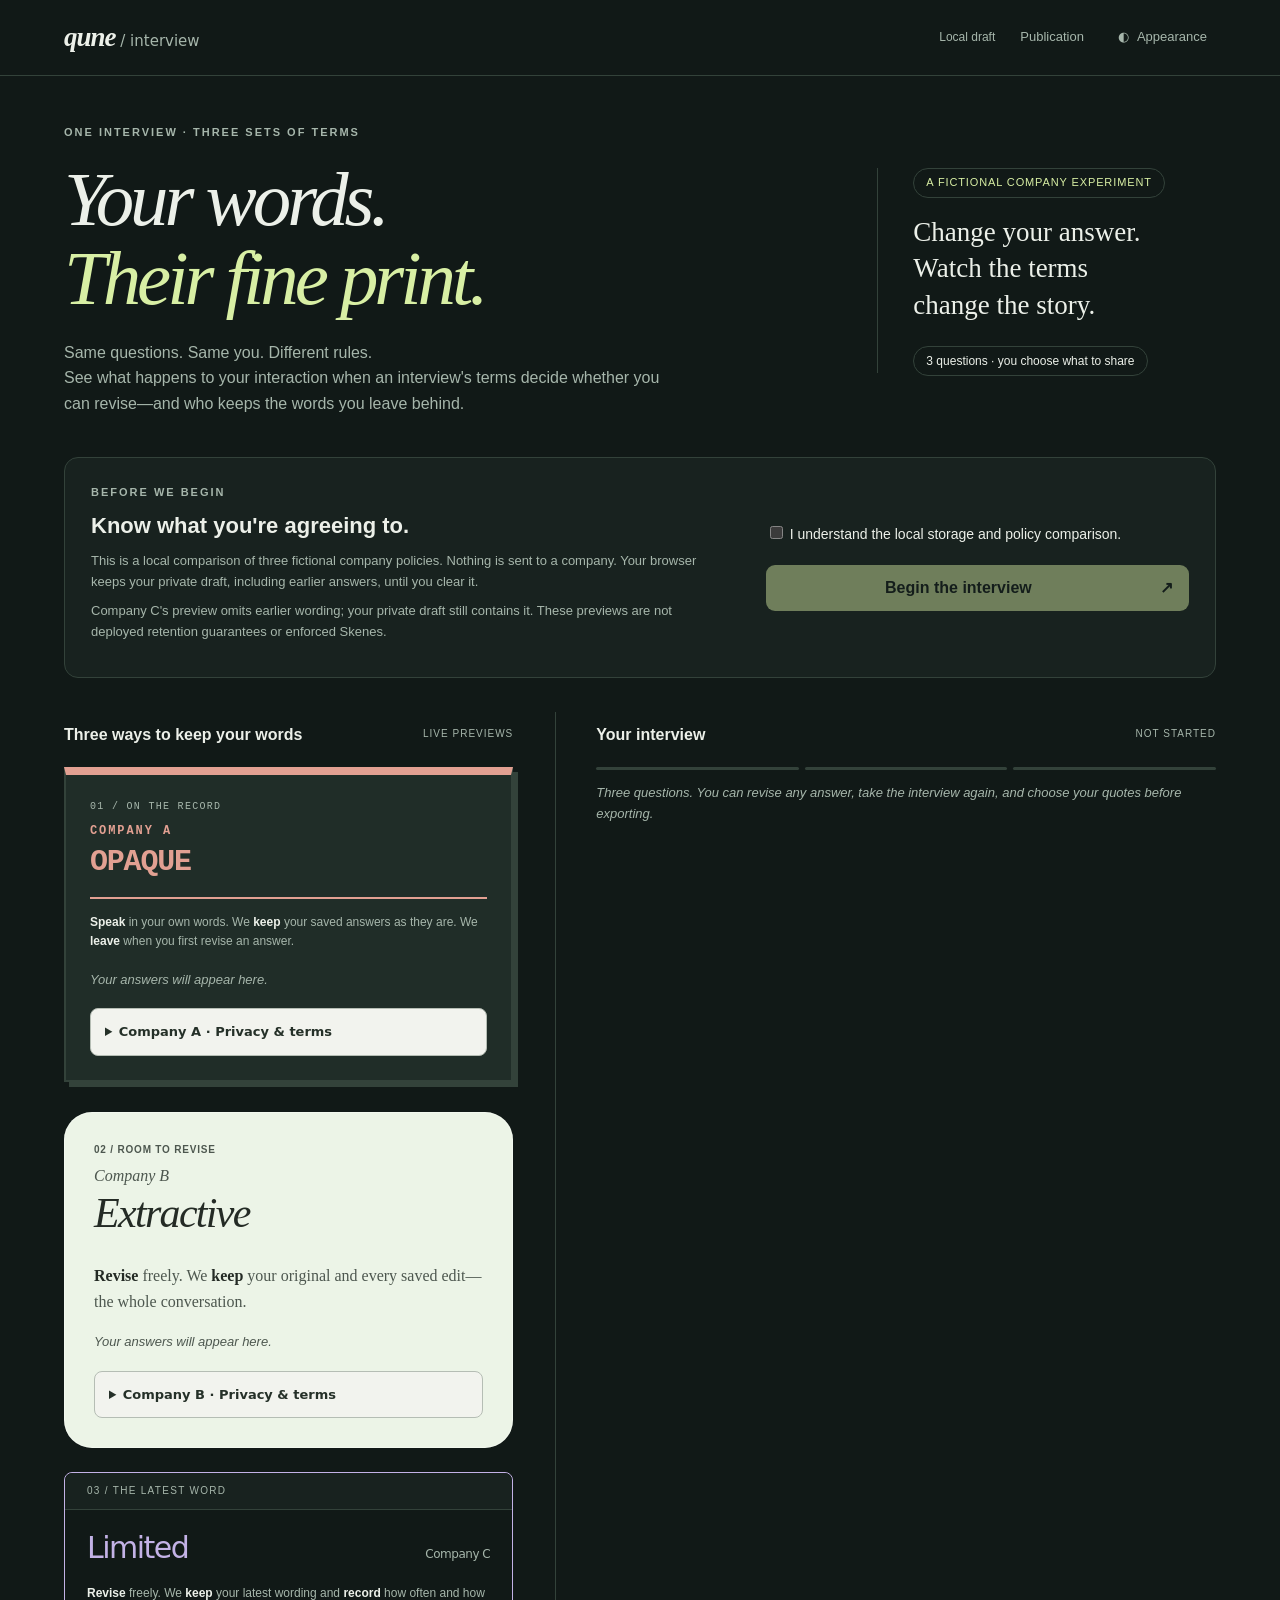
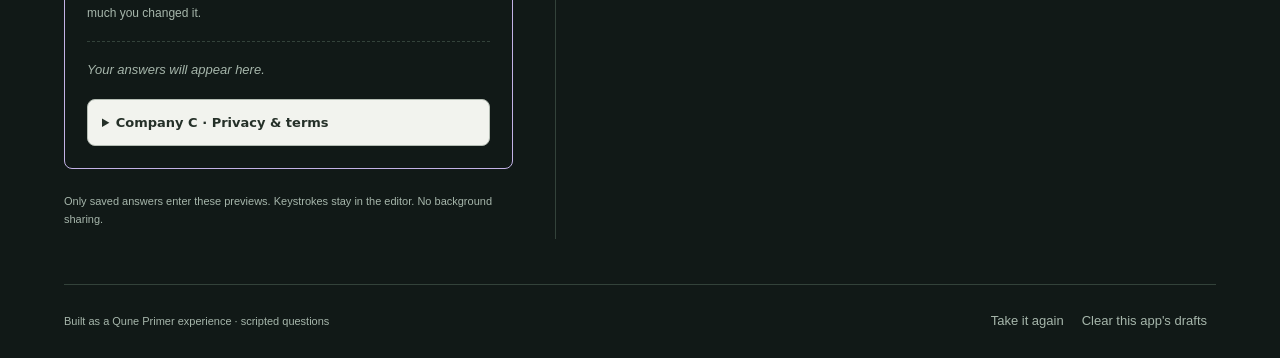
==== 43f421c2-dc61-4ea3-b7b5-28d73773af12/index.html @ f31ac06d "Clarify company narratives and formal privacy rules" ====
<!doctype html><html lang="en"><head><meta charset="UTF-8"><meta name="referrer" content="no-referrer"><meta http-equiv="Content-Security-Policy" content="default-src 'self'; script-src 'self' 'wasm-unsafe-eval'; style-src 'self'; connect-src 'self'; img-src 'self' data:; base-uri 'none'; form-action 'none'"><meta name="viewport" content="width=device-width,initial-scale=1"><title>Qune interview · Your words, your say</title><link rel="stylesheet" href="/app.css?v=9172cf9b068e8ab0"></head><body>
<header><a class="brand" href="/">qune<span> / interview</span></a><div class="header-actions"><span id="saved">Local draft</span><button id="publish" class="quiet">Publication</button><button id="theme" class="quiet" popovertarget="theme-panel" aria-label="Appearance and themes" aria-expanded="false" title="Appearance and themes">◐ <span>Appearance</span></button></div></header>
<aside id="theme-panel" popover aria-label="Appearance and themes" data-role="theme-controls"><div class="theme-panel-heading"><div><h2>Make it yours.</h2><p>Change the feel. Keep your words.</p></div><button class="quiet" popovertarget="theme-panel" popovertargetaction="hide" aria-label="Close appearance settings">×</button></div><fieldset class="appearance-mode"><legend>Appearance</legend><label><input type="radio" name="appearance" value="dark" checked> ◐ Dark</label><label><input type="radio" name="appearance" value="light"> ☀ Light</label></fieldset><div id="theme-controls"></div><div class="theme-preview"><span>LIVE PREVIEW</span><p data-provides="text">A particular point of view.</p></div><details class="theme-info" data-role="legibility-tos"><summary>About Hradtoraed</summary><p>Rearranges displayed letters only. Your original answers and exports stay unchanged. Privacy terms are excluded.</p><p>Posited; author approval pending. <a href="https://hradtoraed.com" rel="noreferrer">Provenance</a>.</p></details></aside>
<main><section class="intro"><div><div class="eyebrow">ONE INTERVIEW · THREE SETS OF TERMS</div><h1>Your words.<br><em>Their fine print.</em></h1><p class="intro-copy">Same questions. Same you. Different rules.<br>See what happens to your interaction when an interview's terms decide whether you can revise—and who keeps the words you leave behind.</p></div><div class="intro-aside"><span class="intro-kicker">A FICTIONAL COMPANY EXPERIMENT</span><p>Change your answer.<br>Watch the terms<br>change the story.</p><span class="pill">3 questions · you choose what to share</span></div></section>
<div id="notice" role="status" aria-live="polite"></div>
<section id="terms" class="terms" data-role="terms"><div><div class="eyebrow">BEFORE WE BEGIN</div><h2>Know what you're agreeing to.</h2><p>This is a local comparison of three fictional company policies. Nothing is sent to a company. Your browser keeps your private draft, including earlier answers, until you clear it.</p><p>Company C's preview omits earlier wording; your private draft still contains it. These previews are not deployed retention guarantees or enforced Skenes.</p></div><div class="terms-actions"><label><input type="checkbox" id="agree"> I understand the local storage and policy comparison.</label><button id="begin" class="primary" disabled>Begin the interview <span>↗</span></button></div></section>
<section class="workspace"><aside class="policies"><div class="section-heading"><h2>Three ways to keep your words</h2><span>LIVE PREVIEWS</span></div><div id="cards"></div><p class="footnote">Only saved answers enter these previews. Keystrokes stay in the editor. No background sharing.</p></aside><section class="conversation"><div class="section-heading"><h2>Your interview</h2><span id="take">NOT STARTED</span></div><select id="take-picker" aria-label="Select saved interview take" hidden></select><div id="progress"></div><div id="questions"></div><div id="interview-actions"></div></section></section>
<footer><span>Built as a Qune Primer experience · scripted questions</span><div><button id="retake" class="quiet">Take it again</button><button id="clear" class="quiet">Clear this app's drafts</button></div></footer></main>
<dialog id="quotes"><div class="dialog-heading"><div class="eyebrow">YOUR WORDS, BEFORE THEY LEAVE</div><button class="quiet" id="close-quotes">Close ×</button></div><h2>Check your quotes.</h2><p>Choose exact excerpts yourself, or try sentence suggestions. Suggestions use a simple local heuristic, not AI. Approving a quote doesn't publish it.</p><div class="quote-tools"><button id="suggest">Suggest sentences</button><button disabled title="Requires an authorized Qune computation provider">Connect an agent · unavailable</button></div><div id="quote-options"></div><h3>Approved excerpts</h3><div id="approved"></div><label for="export-policy">Include a policy preview in your download</label><select id="export-policy"><option value="">Approved quotes only</option><option value="A">Company A — original answers before exit</option><option value="B">Company B — includes original and every edit</option><option value="C">Company C — current answers and edit counts</option></select><p class="footnote">A download is a local copy. Review it before sharing. Editing an answer removes its quote approvals.</p><button id="download" class="primary">Download reviewed selection ↓</button></dialog>
<dialog id="publication"><div class="dialog-heading"><div class="eyebrow">PUBLISH THROUGH QUNEIC</div><button id="close-publication" class="quiet">Close ×</button></div><h2>Publish this Qune form.</h2><p>Proposed stable app address:</p><code id="publication-url"></code><p id="publication-state">Published as the Qune 0.3 interview surface through Quneic’s bounded release path. Responses stay in this browser; shared-runtime admission is not connected.</p><p>Quneic publishes the form definition. That must not publish participant drafts, response history or quotes. Those need their own explicit audience and release approval.</p><button disabled>Publish through Quneic · not connected</button></dialog>
<script src="/app.js?v=9172cf9b068e8ab0" type="module"></script></body></html>
---- app.css ----
:root{color-scheme:dark;--bg:#111917;--panel:#18221f;--raised:#202d28;--text:#ecf0e9;--muted:#a6b6ab;--line:#33423a;--accent:#d8efa4;--a:#e2a092;--b:#a9d6b7;--c:#c3b2e6}*{box-sizing:border-box}body{margin:0;background:var(--bg);color:var(--text);font:16px/1.6 -apple-system,BlinkMacSystemFont,"Segoe UI",sans-serif}body.light{color-scheme:light;--bg:#f5f5ed;--panel:#fffef7;--raised:#e8eee1;--text:#203228;--muted:#596c60;--line:#cbd5c6;--accent:#325c3e;--a:#a25242;--b:#35714e;--c:#765598}button,a,input,textarea,select{font:inherit}button{cursor:pointer;border:1px solid var(--line);background:var(--raised);color:var(--text);border-radius:9px;padding:10px 16px}button:hover:not(:disabled){border-color:var(--accent)}button:disabled{opacity:.45;cursor:not-allowed}button:focus-visible,a:focus-visible,input:focus-visible,textarea:focus-visible,select:focus-visible{outline:3px solid var(--accent);outline-offset:3px}header{height:76px;border-bottom:1px solid var(--line);display:flex;align-items:center;justify-content:space-between;padding:0 5vw}.brand{color:var(--text);font-size:27px;font-weight:650;text-decoration:none;letter-spacing:-1px}.brand span{font-size:15px;color:var(--muted);font-weight:400;letter-spacing:0}.header-actions{display:flex;align-items:center;gap:16px}#saved{font-size:12px;color:var(--muted)}main{max-width:1440px;margin:auto;padding:48px 5vw 20px}.intro{display:flex;justify-content:space-between;align-items:center;margin-bottom:40px}.eyebrow,.small-label{font-size:11px;letter-spacing:2px;font-weight:700;color:var(--muted)}h1{font-size:clamp(48px,6vw,80px);font-weight:500;line-height:1.03;letter-spacing:-4px;margin:18px 0 22px}h1 em{font-family:Georgia,serif;color:var(--accent);font-weight:400}p{color:var(--muted)}.intro p{margin-bottom:0}.intro-aside{border-left:1px solid var(--line);padding-left:35px;margin-right:4vw}.intro-aside p{font-family:Georgia,serif;font-size:27px;line-height:1.35;color:var(--text);margin:16px 0 24px}.pill{font-size:12px;border:1px solid var(--line);padding:7px 12px;border-radius:24px}.terms{border:1px solid var(--line);background:var(--panel);border-radius:14px;padding:26px;display:grid;grid-template-columns:1.5fr 1fr;gap:40px;margin-bottom:34px}.terms h2{margin:7px 0;font-size:22px}.terms p{font-size:13px;margin:8px 0}.terms-actions{display:flex;flex-direction:column;justify-content:center;gap:20px}.terms label{font-size:14px}.primary{background:var(--accent);color:var(--bg);font-weight:650;border:0}.primary span{float:right;margin-left:25px}.workspace{display:grid;grid-template-columns:minmax(280px,.85fr) minmax(350px,1.25fr);gap:42px}.section-heading{display:flex;align-items:center;justify-content:space-between;gap:15px;padding:10px 0 20px}.section-heading h2{font-size:16px;margin:0}.section-heading>span{font-size:10px;letter-spacing:1px;color:var(--muted)}.policy{padding:23px;border:1px solid var(--line);border-left:3px solid var(--tone);border-radius:12px;margin-bottom:15px;background:var(--panel)}.policy h3{margin:0;color:var(--tone);font-size:20px}.policy .description{font-size:12px;margin:5px 0 18px}.policy blockquote{margin:12px 0;font-family:Georgia,serif;font-size:17px;white-space:pre-wrap;overflow-wrap:anywhere}.policy details{font-size:12px;color:var(--muted)}.policy details p{white-space:pre-wrap}.tag{display:inline-block;font-size:10px;border:1px solid var(--tone);border-radius:15px;padding:1px 8px;color:var(--tone)}.empty{font-size:13px;font-style:italic;color:var(--muted)}.exit{font-size:12px;color:var(--a)}.footnote{font-size:11px}.conversation{border-left:1px solid var(--line);padding-left:40px}.question{padding:20px 0;border-bottom:1px solid var(--line)}.question h3{font-size:19px;font-weight:550;margin:6px 0 18px;line-height:1.5}.question-number{font-size:10px;letter-spacing:1px;color:var(--muted)}.answer{background:var(--raised);border-radius:12px 12px 3px 12px;margin-left:30px;padding:18px 20px}.answer p{white-space:pre-wrap;overflow-wrap:anywhere;color:var(--text);margin:0;font-family:Georgia,serif;font-size:19px}.answer-meta{display:flex;justify-content:flex-end;align-items:center;gap:14px;font-size:11px;color:var(--muted);margin-top:10px}.quiet{border:0;background:none;font-size:13px;padding:6px 9px;color:var(--muted)}textarea{display:block;width:100%;min-height:120px;background:var(--panel);border:1px solid var(--line);border-radius:9px;padding:15px;color:var(--text);resize:vertical}textarea::placeholder{color:var(--muted)}.edit-actions{display:flex;justify-content:space-between;align-items:center;margin-top:12px}.count{font-size:11px;color:var(--muted)}#progress{display:flex;gap:6px}#progress i{height:3px;flex:1;background:var(--line);border-radius:3px}#progress i.done{background:var(--accent)}#interview-actions{padding-top:25px}footer{display:flex;justify-content:space-between;align-items:center;border-top:1px solid var(--line);margin-top:45px;padding-top:20px;color:var(--muted);font-size:11px}dialog{background:var(--panel);color:var(--text);border:1px solid var(--line);border-radius:18px;width:min(690px,95vw);padding:30px;max-height:90vh}dialog::backdrop{background:#000a;backdrop-filter:blur(5px)}dialog h2{font:38px Georgia,serif;margin:12px 0}dialog p{font-size:14px}.dialog-heading{display:flex;align-items:center;justify-content:space-between}.quote-tools{display:flex;gap:10px;margin:22px 0}.quote-option{border-top:1px solid var(--line);padding:18px 0}.quote-option textarea{min-height:85px;margin:10px 0}#approved p{background:var(--raised);padding:12px;border-radius:8px;color:var(--text);white-space:pre-wrap}select{display:block;width:100%;margin:10px 0;background:var(--raised);color:var(--text);padding:10px;border:1px solid var(--line);border-radius:7px}code{font-size:12px;overflow-wrap:anywhere}#notice:not(:empty){border:1px solid var(--a);color:var(--a);padding:14px;margin-bottom:20px;border-radius:8px}[hidden]{display:none!important}@media(max-width:780px){main{padding:25px 20px}.intro-aside{display:none}.terms{grid-template-columns:1fr;gap:16px}.workspace{grid-template-columns:1fr;gap:25px}.conversation{grid-row:1;border:0;padding:0}.policies{grid-row:2}.intro{margin-bottom:25px}h1{letter-spacing:-2px}header{padding:0 20px}.header-actions{gap:3px}#saved{display:none}footer{display:block}.quote-tools{flex-wrap:wrap}}

#legibility-panel{display:block}#legibility-panel summary{cursor:pointer}#legibility-panel>div{margin-top:20px}#legibility-panel a{color:var(--accent)}#hr-degree{width:min(300px,70%);margin:18px;vertical-align:middle}.surface-tos{font-size:10px;color:var(--muted);margin-top:14px}.surface-tos p{font-size:11px}.legibility-sample{border:1px solid var(--line);padding:16px;margin-top:16px}

.text-encounter-editor{position:relative}.text-encounter-editor textarea,.text-encounter-overlay{font-family:ui-monospace,monospace;font-size:16px;line-height:1.6;letter-spacing:normal;tab-size:8}.text-encounter-overlay{position:absolute;top:1px;left:1px;padding:15px;white-space:pre-wrap;overflow-wrap:break-word;overflow:hidden;pointer-events:none;color:var(--text);box-sizing:border-box}.text-encounter-editor.permuted textarea{color:transparent;caret-color:var(--text)}

.policy[data-company="A"]{border-radius:2px;border-top:5px solid var(--a);border-left-width:1px}.policy[data-company="A"] h3{font-family:ui-monospace,monospace;text-transform:uppercase;letter-spacing:.07em}.policy[data-company="B"]{border-radius:24px;border-left-width:5px}.policy[data-company="B"] h3{font-family:Georgia,serif;font-style:italic;font-size:25px}.policy[data-company="C"]{border-left:1px solid var(--line);border-top:3px dashed var(--c);border-radius:10px}.policy[data-company="C"] h3{letter-spacing:-.04em;font-weight:500}.policy-mark{display:block;font-size:10px;letter-spacing:.13em;color:var(--muted);margin-bottom:9px}.intro .intro-copy{max-width:610px}.intro-kicker{display:inline-block;border:1px solid var(--line);padding:5px 12px;border-radius:30px;font-size:11px;letter-spacing:.08em;color:var(--accent)}

.theme-switch{display:flex;align-items:center;gap:7px;font-size:13px;cursor:pointer;white-space:nowrap}.theme-switch input{width:18px;height:18px;accent-color:var(--accent)}@media(max-width:600px){header{height:auto;min-height:76px;flex-wrap:wrap;padding-top:12px;padding-bottom:12px}.header-actions{flex-wrap:wrap}}

body[data-palette="blue"]{--bg:#111820;--panel:#182330;--raised:#213041;--text:#e9eff5;--muted:#acbacb;--line:#35465a;--accent:#a8cffa;--a:#b7bcfa;--b:#a0d6e1;--c:#aec8ed}body[data-palette="red"]{--bg:#201414;--panel:#2d1d1e;--raised:#3b2929;--text:#f5ece9;--muted:#cbb1ad;--line:#59403e;--accent:#f4b6a4;--a:#f0a4a4;--b:#e4bd9f;--c:#deb0c6}body.monotone{--bg:#171717;--panel:#212121;--raised:#2d2d2d;--text:#eeeeee;--muted:#b8b8b8;--line:#444444;--accent:#dddddd;--a:#cccccc;--b:#cccccc;--c:#cccccc}
body.light[data-palette="blue"]{--bg:#edf2f8;--panel:#fafcff;--raised:#dfe9f4;--text:#203249;--muted:#506580;--line:#c1cfdf;--accent:#285b91;--a:#595ca0;--b:#286878;--c:#38608a}body.light[data-palette="red"]{--bg:#f8efed;--panel:#fffafa;--raised:#f0dfdc;--text:#442626;--muted:#805b56;--line:#dec4c0;--accent:#963d30;--a:#a03e3e;--b:#855936;--c:#8a486a}body.light.monotone{--bg:#f1f1f1;--panel:#ffffff;--raised:#e4e4e4;--text:#242424;--muted:#606060;--line:#cccccc;--accent:#333333;--a:#555555;--b:#555555;--c:#555555}
.text-encounter-overlay{max-width:calc(100% - 2px)}
.theme-rail output{display:inline-block;min-width:32px;margin-right:8px;font-variant-numeric:tabular-nums}
/* Forms typography belongs to the base theme, independently of text effects. */
h1,.brand{font-family:Georgia,serif;font-style:italic}.brand span{font-family:system-ui,sans-serif;font-style:normal}

main{margin-left:auto;margin-right:auto}#theme{display:flex;gap:8px;align-items:center}#theme-panel{position:fixed;inset:86px 24px auto auto;margin:0;width:360px;max-width:calc(100vw - 24px);max-height:calc(100dvh - 104px);overflow:auto;padding:24px;border:1px solid var(--line);border-radius:18px;background:var(--panel);color:var(--text);box-shadow:0 20px 70px #0006;font-size:13px}#theme-panel::backdrop{background:transparent}.theme-panel-heading{display:flex;align-items:flex-start;justify-content:space-between;gap:12px}.theme-panel-heading h2{font:italic 27px Georgia,serif;margin:0 0 7px}.theme-panel-heading p{font-size:12px;margin:0 0 22px}#theme-panel fieldset{border:0;border-top:1px solid var(--line);padding:16px 0 0;margin:0 0 20px;min-width:0}#theme-panel legend{font-size:11px;font-weight:650;letter-spacing:.04em;padding:0 8px 0 0;color:var(--muted)}#theme-panel label{cursor:pointer;display:flex;align-items:center;gap:9px;margin:7px 0}#theme-panel input{accent-color:var(--accent)}.appearance-mode,[data-kind=enum]{display:flex;gap:8px;flex-wrap:wrap}.appearance-mode label,[data-kind=enum] label{flex:1;border:1px solid var(--line);border-radius:9px;padding:9px 8px;justify-content:center}.appearance-mode label:has(:checked),[data-kind=enum] label:has(:checked){background:var(--raised);border-color:var(--accent)}[data-kind=enum] input{width:15px;height:15px}[data-kind=enum] input[value=green]{accent-color:#88be98}[data-kind=enum] input[value=blue]{accent-color:#8eb6ed}[data-kind=enum] input[value=red]{accent-color:#e7a194}.theme-description{font-size:12px;line-height:1.5;margin:10px 0}.theme-strength{display:flex;align-items:center;gap:14px}.theme-strength #hr-degree{width:100%;min-width:0;margin:8px 0}.theme-strength output{min-width:34px;text-align:center;font-variant-numeric:tabular-nums;background:var(--raised);border-radius:6px;padding:3px 5px}.theme-preview{padding:16px;background:var(--raised);border-radius:10px}.theme-preview span{font-size:9px;letter-spacing:.14em;color:var(--muted)}.theme-preview p{font:italic 20px/1.5 Georgia,serif;color:var(--text);margin:8px 0 0}.theme-info{font-size:11px;color:var(--muted);margin-top:16px}.theme-info summary{cursor:pointer}.theme-info a{color:var(--text)}@media(max-width:600px){#theme-panel{top:86px;right:12px;padding:20px}#theme span{display:none}}

.company-chrome{display:flex;justify-content:space-between;align-items:center;gap:12px;border-bottom:1px solid var(--tone);padding-bottom:12px;margin-bottom:14px}.company-name{font-size:11px;border:1px solid var(--tone);color:var(--tone);padding:3px 9px;border-radius:4px}.policy[data-company="A"] .company-chrome{border-bottom:4px double var(--tone)}.policy[data-company="B"] .company-name{border-radius:20px}.policy[data-company="C"] .company-chrome{border-bottom-style:dashed}
/* Three deliberately distinct company surfaces, including in monotone. */
.policy[data-company="A"]{background:var(--raised);border:2px solid var(--line);border-top:8px solid var(--tone);border-radius:0;box-shadow:5px 5px 0 var(--line);padding:24px;margin-bottom:30px}.policy[data-company="A"] .company-chrome{display:block;border-bottom:2px solid var(--tone);padding-bottom:18px}.policy[data-company="A"] h3{font:700 12px ui-monospace,monospace;letter-spacing:.16em}.policy[data-company="A"] .company-name{display:block;border:0;border-radius:0;padding:8px 0 0;font:700 30px/1.1 ui-monospace,monospace;text-transform:uppercase;letter-spacing:-.04em}.policy[data-company="A"] .policy-mark{font-family:ui-monospace,monospace}.policy[data-company="A"] blockquote{font:15px/1.7 ui-monospace,monospace;border-left:3px solid var(--tone);padding-left:12px}
.policy[data-company="B"]{--text:#242b25;--muted:#4d574f;--line:#acb5ad;--tone:#415749;background:color-mix(in srgb,var(--b) 22%,#fffdf5);border:0;border-radius:28px;padding:30px;margin:0 0 24px;box-shadow:inset 0 0 0 1px #ffffff50}.policy[data-company="B"] .company-chrome{display:block;border:0;padding:0;margin-bottom:22px}.policy[data-company="B"] h3{font:italic 16px Georgia,serif;color:var(--muted)}.policy[data-company="B"] .company-name{display:block;border:0;padding:5px 0;font:italic 42px/1.1 Georgia,serif;letter-spacing:-.04em;color:var(--text)}.policy[data-company="B"] .description{font:16px/1.6 Georgia,serif}.policy[data-company="B"] blockquote{font:italic 22px/1.6 Georgia,serif}.policy[data-company="B"] .policy-mark{font-weight:600;letter-spacing:.08em}
.policy[data-company="C"]{background:transparent;border:1px solid var(--tone);border-radius:8px;padding:0 22px 22px;margin-bottom:24px;box-shadow:none}.policy[data-company="C"] .policy-mark{margin:0 -22px 20px;padding:10px 22px;border-bottom:1px solid var(--line);background:var(--panel);border-radius:8px 8px 0 0}.policy[data-company="C"] .company-chrome{display:flex;flex-direction:row-reverse;align-items:baseline;justify-content:space-between;border:0;padding:0;margin-bottom:18px}.policy[data-company="C"] h3{font:12px system-ui,sans-serif;color:var(--muted)}.policy[data-company="C"] .company-name{border:0;padding:0;font:400 30px/1.2 system-ui,sans-serif;letter-spacing:-.05em}.policy[data-company="C"] blockquote{font:16px/1.65 system-ui,sans-serif}.policy[data-company="C"] .description{border-bottom:1px dashed var(--line);padding-bottom:18px}
body.monotone .policy[data-company="B"]{--tone:#444;--text:#242424;--muted:#555;--line:#aaa;background:#e7e7e7}

.policy .description strong{font-weight:750;color:var(--text)}
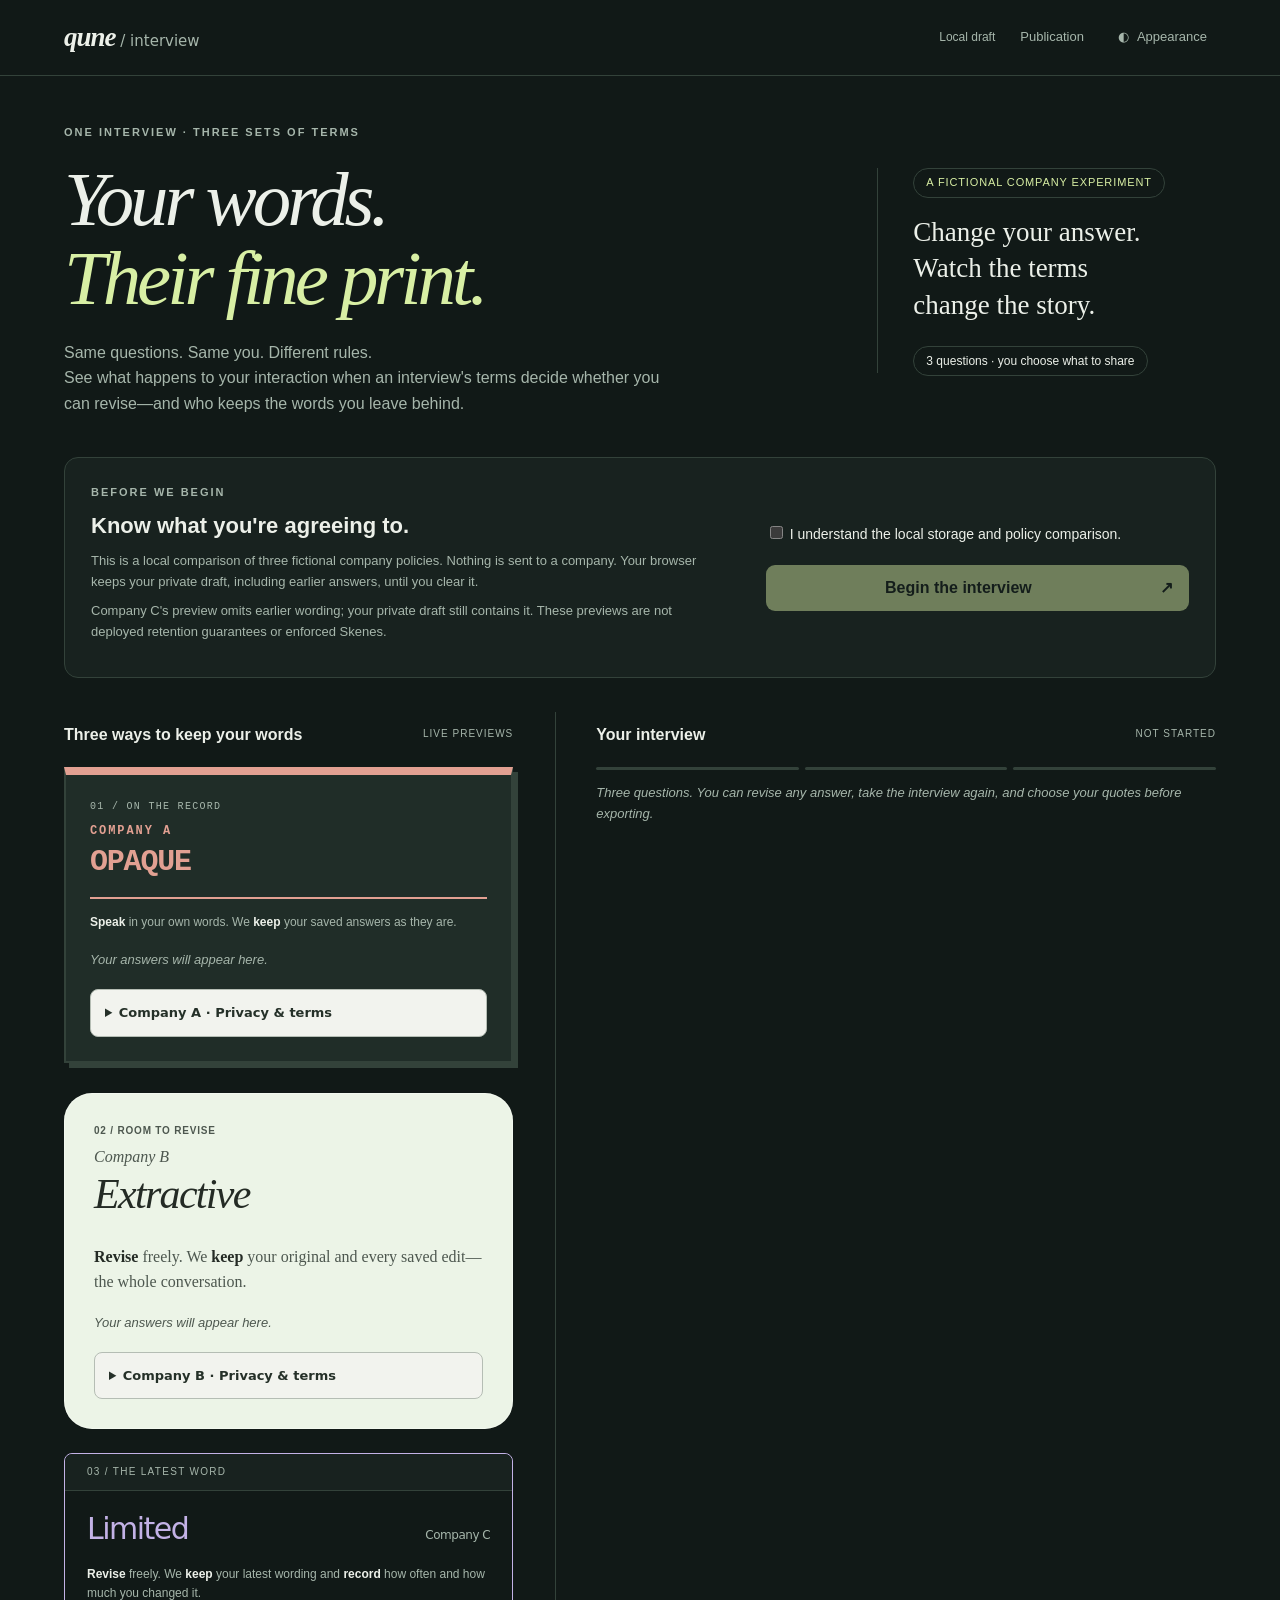
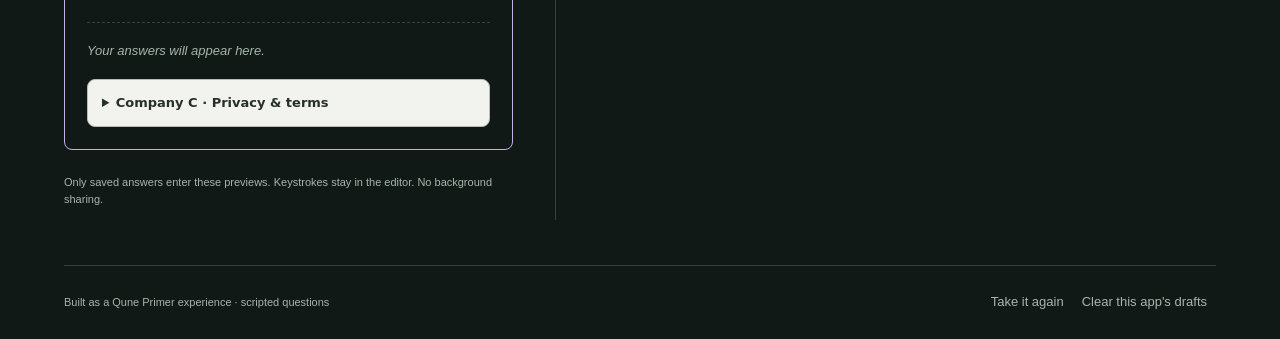
==== commit fd8a70c1: "Use minimal Opaque company narrative" ====
--- a/43f421c2-dc61-4ea3-b7b5-28d73773af12/index.html
+++ b/43f421c2-dc61-4ea3-b7b5-28d73773af12/index.html
@@ -1,4 +1,4 @@
-<!doctype html><html lang="en"><head><meta charset="UTF-8"><meta name="referrer" content="no-referrer"><meta http-equiv="Content-Security-Policy" content="default-src 'self'; script-src 'self' 'wasm-unsafe-eval'; style-src 'self'; connect-src 'self'; img-src 'self' data:; base-uri 'none'; form-action 'none'"><meta name="viewport" content="width=device-width,initial-scale=1"><title>Qune interview · Your words, your say</title><link rel="stylesheet" href="/app.css?v=9172cf9b068e8ab0"></head><body>
+<!doctype html><html lang="en"><head><meta charset="UTF-8"><meta name="referrer" content="no-referrer"><meta http-equiv="Content-Security-Policy" content="default-src 'self'; script-src 'self' 'wasm-unsafe-eval'; style-src 'self'; connect-src 'self'; img-src 'self' data:; base-uri 'none'; form-action 'none'"><meta name="viewport" content="width=device-width,initial-scale=1"><title>Qune interview · Your words, your say</title><link rel="stylesheet" href="/app.css?v=d44c40b322b55f74"></head><body>
 <header><a class="brand" href="/">qune<span> / interview</span></a><div class="header-actions"><span id="saved">Local draft</span><button id="publish" class="quiet">Publication</button><button id="theme" class="quiet" popovertarget="theme-panel" aria-label="Appearance and themes" aria-expanded="false" title="Appearance and themes">◐ <span>Appearance</span></button></div></header>
 <aside id="theme-panel" popover aria-label="Appearance and themes" data-role="theme-controls"><div class="theme-panel-heading"><div><h2>Make it yours.</h2><p>Change the feel. Keep your words.</p></div><button class="quiet" popovertarget="theme-panel" popovertargetaction="hide" aria-label="Close appearance settings">×</button></div><fieldset class="appearance-mode"><legend>Appearance</legend><label><input type="radio" name="appearance" value="dark" checked> ◐ Dark</label><label><input type="radio" name="appearance" value="light"> ☀ Light</label></fieldset><div id="theme-controls"></div><div class="theme-preview"><span>LIVE PREVIEW</span><p data-provides="text">A particular point of view.</p></div><details class="theme-info" data-role="legibility-tos"><summary>About Hradtoraed</summary><p>Rearranges displayed letters only. Your original answers and exports stay unchanged. Privacy terms are excluded.</p><p>Posited; author approval pending. <a href="https://hradtoraed.com" rel="noreferrer">Provenance</a>.</p></details></aside>
 <main><section class="intro"><div><div class="eyebrow">ONE INTERVIEW · THREE SETS OF TERMS</div><h1>Your words.<br><em>Their fine print.</em></h1><p class="intro-copy">Same questions. Same you. Different rules.<br>See what happens to your interaction when an interview's terms decide whether you can revise—and who keeps the words you leave behind.</p></div><div class="intro-aside"><span class="intro-kicker">A FICTIONAL COMPANY EXPERIMENT</span><p>Change your answer.<br>Watch the terms<br>change the story.</p><span class="pill">3 questions · you choose what to share</span></div></section>
@@ -8,4 +8,4 @@
 <footer><span>Built as a Qune Primer experience · scripted questions</span><div><button id="retake" class="quiet">Take it again</button><button id="clear" class="quiet">Clear this app's drafts</button></div></footer></main>
 <dialog id="quotes"><div class="dialog-heading"><div class="eyebrow">YOUR WORDS, BEFORE THEY LEAVE</div><button class="quiet" id="close-quotes">Close ×</button></div><h2>Check your quotes.</h2><p>Choose exact excerpts yourself, or try sentence suggestions. Suggestions use a simple local heuristic, not AI. Approving a quote doesn't publish it.</p><div class="quote-tools"><button id="suggest">Suggest sentences</button><button disabled title="Requires an authorized Qune computation provider">Connect an agent · unavailable</button></div><div id="quote-options"></div><h3>Approved excerpts</h3><div id="approved"></div><label for="export-policy">Include a policy preview in your download</label><select id="export-policy"><option value="">Approved quotes only</option><option value="A">Company A — original answers before exit</option><option value="B">Company B — includes original and every edit</option><option value="C">Company C — current answers and edit counts</option></select><p class="footnote">A download is a local copy. Review it before sharing. Editing an answer removes its quote approvals.</p><button id="download" class="primary">Download reviewed selection ↓</button></dialog>
 <dialog id="publication"><div class="dialog-heading"><div class="eyebrow">PUBLISH THROUGH QUNEIC</div><button id="close-publication" class="quiet">Close ×</button></div><h2>Publish this Qune form.</h2><p>Proposed stable app address:</p><code id="publication-url"></code><p id="publication-state">Published as the Qune 0.3 interview surface through Quneic’s bounded release path. Responses stay in this browser; shared-runtime admission is not connected.</p><p>Quneic publishes the form definition. That must not publish participant drafts, response history or quotes. Those need their own explicit audience and release approval.</p><button disabled>Publish through Quneic · not connected</button></dialog>
-<script src="/app.js?v=9172cf9b068e8ab0" type="module"></script></body></html>
+<script src="/app.js?v=d44c40b322b55f74" type="module"></script></body></html>
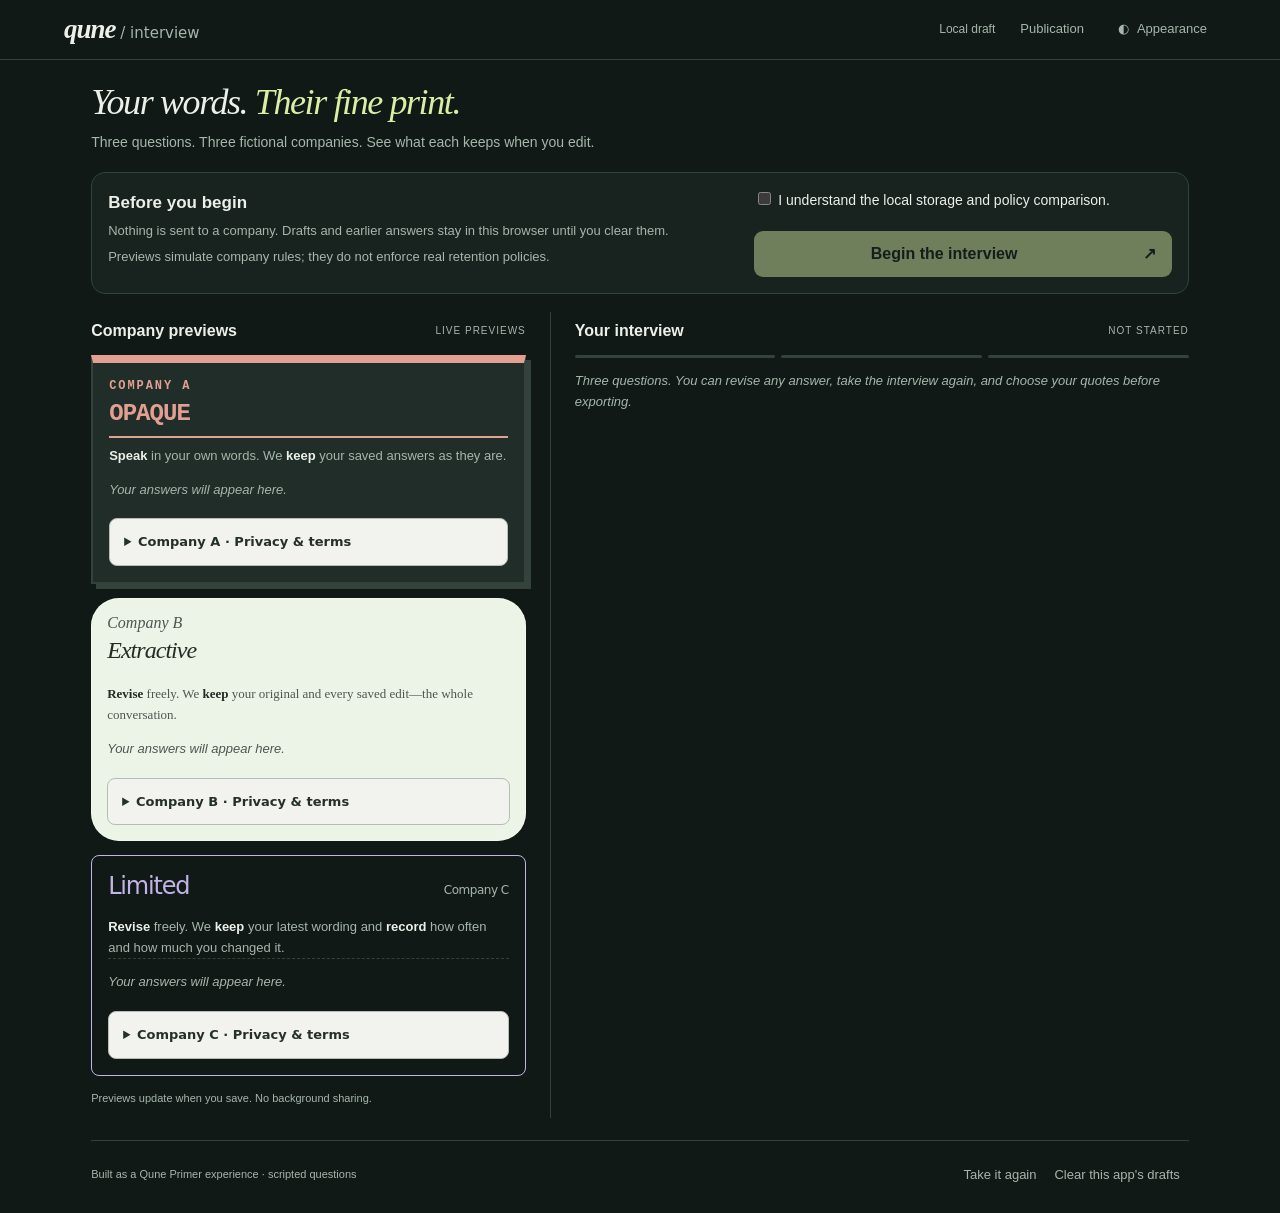
==== commit 9c817fca: "feat: compact survey and add Appearance density control" ====
--- a/43f421c2-dc61-4ea3-b7b5-28d73773af12/index.html
+++ b/43f421c2-dc61-4ea3-b7b5-28d73773af12/index.html
@@ -1,11 +1,11 @@
-<!doctype html><html lang="en"><head><meta charset="UTF-8"><meta name="referrer" content="no-referrer"><meta http-equiv="Content-Security-Policy" content="default-src 'self'; script-src 'self' 'wasm-unsafe-eval'; style-src 'self'; connect-src 'self'; img-src 'self' data:; base-uri 'none'; form-action 'none'"><meta name="viewport" content="width=device-width,initial-scale=1"><title>Qune interview · Your words, your say</title><link rel="stylesheet" href="/app.css?v=d44c40b322b55f74"></head><body>
-<header><a class="brand" href="/">qune<span> / interview</span></a><div class="header-actions"><span id="saved">Local draft</span><button id="publish" class="quiet">Publication</button><button id="theme" class="quiet" popovertarget="theme-panel" aria-label="Appearance and themes" aria-expanded="false" title="Appearance and themes">◐ <span>Appearance</span></button></div></header>
+<!doctype html><html lang="en"><head><meta charset="UTF-8"><meta name="referrer" content="no-referrer"><meta http-equiv="Content-Security-Policy" content="default-src 'self'; script-src 'self' 'wasm-unsafe-eval'; style-src 'self'; connect-src 'self'; img-src 'self' data:; base-uri 'none'; form-action 'none'"><meta name="viewport" content="width=device-width,initial-scale=1"><title>Qune interview · Your words, your say</title><link rel="stylesheet" href="/app.css?v=c1eac2477268ec67"><link rel="stylesheet" href="/text.css?v=c1eac2477268ec67"><link rel="stylesheet" href="/wordmark.css?v=c1eac2477268ec67"></head><body data-density="compact">
+<header><a class="brand q-ux-text qune-wordmark" href="/">qune<span class="qune-wordmark-context"> / interview</span></a><div class="header-actions"><span id="saved">Local draft</span><button id="publish" class="quiet">Publication</button><button id="theme" class="quiet" popovertarget="theme-panel" aria-label="Appearance and themes" aria-expanded="false" title="Appearance and themes">◐ <span>Appearance</span></button></div></header>
 <aside id="theme-panel" popover aria-label="Appearance and themes" data-role="theme-controls"><div class="theme-panel-heading"><div><h2>Make it yours.</h2><p>Change the feel. Keep your words.</p></div><button class="quiet" popovertarget="theme-panel" popovertargetaction="hide" aria-label="Close appearance settings">×</button></div><fieldset class="appearance-mode"><legend>Appearance</legend><label><input type="radio" name="appearance" value="dark" checked> ◐ Dark</label><label><input type="radio" name="appearance" value="light"> ☀ Light</label></fieldset><div id="theme-controls"></div><div class="theme-preview"><span>LIVE PREVIEW</span><p data-provides="text">A particular point of view.</p></div><details class="theme-info" data-role="legibility-tos"><summary>About Hradtoraed</summary><p>Rearranges displayed letters only. Your original answers and exports stay unchanged. Privacy terms are excluded.</p><p>Posited; author approval pending. <a href="https://hradtoraed.com" rel="noreferrer">Provenance</a>.</p></details></aside>
-<main><section class="intro"><div><div class="eyebrow">ONE INTERVIEW · THREE SETS OF TERMS</div><h1>Your words.<br><em>Their fine print.</em></h1><p class="intro-copy">Same questions. Same you. Different rules.<br>See what happens to your interaction when an interview's terms decide whether you can revise—and who keeps the words you leave behind.</p></div><div class="intro-aside"><span class="intro-kicker">A FICTIONAL COMPANY EXPERIMENT</span><p>Change your answer.<br>Watch the terms<br>change the story.</p><span class="pill">3 questions · you choose what to share</span></div></section>
+<main><section class="intro"><div><h1>Your words. <em>Their fine print.</em></h1><p>Three questions. Three fictional companies. See what each keeps when you edit.</p></div></section>
 <div id="notice" role="status" aria-live="polite"></div>
-<section id="terms" class="terms" data-role="terms"><div><div class="eyebrow">BEFORE WE BEGIN</div><h2>Know what you're agreeing to.</h2><p>This is a local comparison of three fictional company policies. Nothing is sent to a company. Your browser keeps your private draft, including earlier answers, until you clear it.</p><p>Company C's preview omits earlier wording; your private draft still contains it. These previews are not deployed retention guarantees or enforced Skenes.</p></div><div class="terms-actions"><label><input type="checkbox" id="agree"> I understand the local storage and policy comparison.</label><button id="begin" class="primary" disabled>Begin the interview <span>↗</span></button></div></section>
-<section class="workspace"><aside class="policies"><div class="section-heading"><h2>Three ways to keep your words</h2><span>LIVE PREVIEWS</span></div><div id="cards"></div><p class="footnote">Only saved answers enter these previews. Keystrokes stay in the editor. No background sharing.</p></aside><section class="conversation"><div class="section-heading"><h2>Your interview</h2><span id="take">NOT STARTED</span></div><select id="take-picker" aria-label="Select saved interview take" hidden></select><div id="progress"></div><div id="questions"></div><div id="interview-actions"></div></section></section>
+<section id="terms" class="terms" data-role="terms"><div><div class="eyebrow">BEFORE WE BEGIN</div><h2>Before you begin</h2><p>Nothing is sent to a company. Drafts and earlier answers stay in this browser until you clear them.</p><p>Previews simulate company rules; they do not enforce real retention policies.</p></div><div class="terms-actions"><label><input type="checkbox" id="agree"> I understand the local storage and policy comparison.</label><button id="begin" class="primary" disabled>Begin the interview <span>↗</span></button></div></section>
+<section class="workspace"><aside class="policies"><div class="section-heading"><h2>Company previews</h2><span>LIVE PREVIEWS</span></div><div id="cards"></div><p class="footnote">Previews update when you save. No background sharing.</p></aside><section class="conversation"><div class="section-heading"><h2>Your interview</h2><span id="take">NOT STARTED</span></div><select id="take-picker" aria-label="Select saved interview take" hidden></select><div id="progress"></div><div id="questions"></div><div id="interview-actions"></div></section></section>
 <footer><span>Built as a Qune Primer experience · scripted questions</span><div><button id="retake" class="quiet">Take it again</button><button id="clear" class="quiet">Clear this app's drafts</button></div></footer></main>
 <dialog id="quotes"><div class="dialog-heading"><div class="eyebrow">YOUR WORDS, BEFORE THEY LEAVE</div><button class="quiet" id="close-quotes">Close ×</button></div><h2>Check your quotes.</h2><p>Choose exact excerpts yourself, or try sentence suggestions. Suggestions use a simple local heuristic, not AI. Approving a quote doesn't publish it.</p><div class="quote-tools"><button id="suggest">Suggest sentences</button><button disabled title="Requires an authorized Qune computation provider">Connect an agent · unavailable</button></div><div id="quote-options"></div><h3>Approved excerpts</h3><div id="approved"></div><label for="export-policy">Include a policy preview in your download</label><select id="export-policy"><option value="">Approved quotes only</option><option value="A">Company A — original answers before exit</option><option value="B">Company B — includes original and every edit</option><option value="C">Company C — current answers and edit counts</option></select><p class="footnote">A download is a local copy. Review it before sharing. Editing an answer removes its quote approvals.</p><button id="download" class="primary">Download reviewed selection ↓</button></dialog>
 <dialog id="publication"><div class="dialog-heading"><div class="eyebrow">PUBLISH THROUGH QUNEIC</div><button id="close-publication" class="quiet">Close ×</button></div><h2>Publish this Qune form.</h2><p>Proposed stable app address:</p><code id="publication-url"></code><p id="publication-state">Published as the Qune 0.3 interview surface through Quneic’s bounded release path. Responses stay in this browser; shared-runtime admission is not connected.</p><p>Quneic publishes the form definition. That must not publish participant drafts, response history or quotes. Those need their own explicit audience and release approval.</p><button disabled>Publish through Quneic · not connected</button></dialog>
-<script src="/app.js?v=d44c40b322b55f74" type="module"></script></body></html>
+<script src="/app.js?v=c1eac2477268ec67" type="module"></script></body></html>
--- a/app.css
+++ b/app.css
@@ -1,4 +1,4 @@
-:root{color-scheme:dark;--bg:#111917;--panel:#18221f;--raised:#202d28;--text:#ecf0e9;--muted:#a6b6ab;--line:#33423a;--accent:#d8efa4;--a:#e2a092;--b:#a9d6b7;--c:#c3b2e6}*{box-sizing:border-box}body{margin:0;background:var(--bg);color:var(--text);font:16px/1.6 -apple-system,BlinkMacSystemFont,"Segoe UI",sans-serif}body.light{color-scheme:light;--bg:#f5f5ed;--panel:#fffef7;--raised:#e8eee1;--text:#203228;--muted:#596c60;--line:#cbd5c6;--accent:#325c3e;--a:#a25242;--b:#35714e;--c:#765598}button,a,input,textarea,select{font:inherit}button{cursor:pointer;border:1px solid var(--line);background:var(--raised);color:var(--text);border-radius:9px;padding:10px 16px}button:hover:not(:disabled){border-color:var(--accent)}button:disabled{opacity:.45;cursor:not-allowed}button:focus-visible,a:focus-visible,input:focus-visible,textarea:focus-visible,select:focus-visible{outline:3px solid var(--accent);outline-offset:3px}header{height:76px;border-bottom:1px solid var(--line);display:flex;align-items:center;justify-content:space-between;padding:0 5vw}.brand{color:var(--text);font-size:27px;font-weight:650;text-decoration:none;letter-spacing:-1px}.brand span{font-size:15px;color:var(--muted);font-weight:400;letter-spacing:0}.header-actions{display:flex;align-items:center;gap:16px}#saved{font-size:12px;color:var(--muted)}main{max-width:1440px;margin:auto;padding:48px 5vw 20px}.intro{display:flex;justify-content:space-between;align-items:center;margin-bottom:40px}.eyebrow,.small-label{font-size:11px;letter-spacing:2px;font-weight:700;color:var(--muted)}h1{font-size:clamp(48px,6vw,80px);font-weight:500;line-height:1.03;letter-spacing:-4px;margin:18px 0 22px}h1 em{font-family:Georgia,serif;color:var(--accent);font-weight:400}p{color:var(--muted)}.intro p{margin-bottom:0}.intro-aside{border-left:1px solid var(--line);padding-left:35px;margin-right:4vw}.intro-aside p{font-family:Georgia,serif;font-size:27px;line-height:1.35;color:var(--text);margin:16px 0 24px}.pill{font-size:12px;border:1px solid var(--line);padding:7px 12px;border-radius:24px}.terms{border:1px solid var(--line);background:var(--panel);border-radius:14px;padding:26px;display:grid;grid-template-columns:1.5fr 1fr;gap:40px;margin-bottom:34px}.terms h2{margin:7px 0;font-size:22px}.terms p{font-size:13px;margin:8px 0}.terms-actions{display:flex;flex-direction:column;justify-content:center;gap:20px}.terms label{font-size:14px}.primary{background:var(--accent);color:var(--bg);font-weight:650;border:0}.primary span{float:right;margin-left:25px}.workspace{display:grid;grid-template-columns:minmax(280px,.85fr) minmax(350px,1.25fr);gap:42px}.section-heading{display:flex;align-items:center;justify-content:space-between;gap:15px;padding:10px 0 20px}.section-heading h2{font-size:16px;margin:0}.section-heading>span{font-size:10px;letter-spacing:1px;color:var(--muted)}.policy{padding:23px;border:1px solid var(--line);border-left:3px solid var(--tone);border-radius:12px;margin-bottom:15px;background:var(--panel)}.policy h3{margin:0;color:var(--tone);font-size:20px}.policy .description{font-size:12px;margin:5px 0 18px}.policy blockquote{margin:12px 0;font-family:Georgia,serif;font-size:17px;white-space:pre-wrap;overflow-wrap:anywhere}.policy details{font-size:12px;color:var(--muted)}.policy details p{white-space:pre-wrap}.tag{display:inline-block;font-size:10px;border:1px solid var(--tone);border-radius:15px;padding:1px 8px;color:var(--tone)}.empty{font-size:13px;font-style:italic;color:var(--muted)}.exit{font-size:12px;color:var(--a)}.footnote{font-size:11px}.conversation{border-left:1px solid var(--line);padding-left:40px}.question{padding:20px 0;border-bottom:1px solid var(--line)}.question h3{font-size:19px;font-weight:550;margin:6px 0 18px;line-height:1.5}.question-number{font-size:10px;letter-spacing:1px;color:var(--muted)}.answer{background:var(--raised);border-radius:12px 12px 3px 12px;margin-left:30px;padding:18px 20px}.answer p{white-space:pre-wrap;overflow-wrap:anywhere;color:var(--text);margin:0;font-family:Georgia,serif;font-size:19px}.answer-meta{display:flex;justify-content:flex-end;align-items:center;gap:14px;font-size:11px;color:var(--muted);margin-top:10px}.quiet{border:0;background:none;font-size:13px;padding:6px 9px;color:var(--muted)}textarea{display:block;width:100%;min-height:120px;background:var(--panel);border:1px solid var(--line);border-radius:9px;padding:15px;color:var(--text);resize:vertical}textarea::placeholder{color:var(--muted)}.edit-actions{display:flex;justify-content:space-between;align-items:center;margin-top:12px}.count{font-size:11px;color:var(--muted)}#progress{display:flex;gap:6px}#progress i{height:3px;flex:1;background:var(--line);border-radius:3px}#progress i.done{background:var(--accent)}#interview-actions{padding-top:25px}footer{display:flex;justify-content:space-between;align-items:center;border-top:1px solid var(--line);margin-top:45px;padding-top:20px;color:var(--muted);font-size:11px}dialog{background:var(--panel);color:var(--text);border:1px solid var(--line);border-radius:18px;width:min(690px,95vw);padding:30px;max-height:90vh}dialog::backdrop{background:#000a;backdrop-filter:blur(5px)}dialog h2{font:38px Georgia,serif;margin:12px 0}dialog p{font-size:14px}.dialog-heading{display:flex;align-items:center;justify-content:space-between}.quote-tools{display:flex;gap:10px;margin:22px 0}.quote-option{border-top:1px solid var(--line);padding:18px 0}.quote-option textarea{min-height:85px;margin:10px 0}#approved p{background:var(--raised);padding:12px;border-radius:8px;color:var(--text);white-space:pre-wrap}select{display:block;width:100%;margin:10px 0;background:var(--raised);color:var(--text);padding:10px;border:1px solid var(--line);border-radius:7px}code{font-size:12px;overflow-wrap:anywhere}#notice:not(:empty){border:1px solid var(--a);color:var(--a);padding:14px;margin-bottom:20px;border-radius:8px}[hidden]{display:none!important}@media(max-width:780px){main{padding:25px 20px}.intro-aside{display:none}.terms{grid-template-columns:1fr;gap:16px}.workspace{grid-template-columns:1fr;gap:25px}.conversation{grid-row:1;border:0;padding:0}.policies{grid-row:2}.intro{margin-bottom:25px}h1{letter-spacing:-2px}header{padding:0 20px}.header-actions{gap:3px}#saved{display:none}footer{display:block}.quote-tools{flex-wrap:wrap}}
+:root{color-scheme:dark;--bg:#111917;--panel:#18221f;--raised:#202d28;--text:#ecf0e9;--muted:#a6b6ab;--line:#33423a;--accent:#d8efa4;--a:#e2a092;--b:#a9d6b7;--c:#c3b2e6}*{box-sizing:border-box}body{margin:0;background:var(--bg);color:var(--text);font:16px/1.6 -apple-system,BlinkMacSystemFont,"Segoe UI",sans-serif}body.light{color-scheme:light;--bg:#f5f5ed;--panel:#fffef7;--raised:#e8eee1;--text:#203228;--muted:#596c60;--line:#cbd5c6;--accent:#325c3e;--a:#a25242;--b:#35714e;--c:#765598}button,a,input,textarea,select{font:inherit}button{cursor:pointer;border:1px solid var(--line);background:var(--raised);color:var(--text);border-radius:9px;padding:10px 16px}button:hover:not(:disabled){border-color:var(--accent)}button:disabled{opacity:.45;cursor:not-allowed}button:focus-visible,a:focus-visible,input:focus-visible,textarea:focus-visible,select:focus-visible{outline:3px solid var(--accent);outline-offset:3px}header{height:76px;border-bottom:1px solid var(--line);display:flex;align-items:center;justify-content:space-between;padding:0 5vw}.header-actions{display:flex;align-items:center;gap:16px}#saved{font-size:12px;color:var(--muted)}main{max-width:1440px;margin:auto;padding:48px 5vw 20px}.intro{display:flex;justify-content:space-between;align-items:center;margin-bottom:40px}.eyebrow,.small-label{font-size:11px;letter-spacing:2px;font-weight:700;color:var(--muted)}h1{font-size:clamp(48px,6vw,80px);font-weight:500;line-height:1.03;letter-spacing:-4px;margin:18px 0 22px}h1 em{font-family:Georgia,serif;color:var(--accent);font-weight:400}p{color:var(--muted)}.intro p{margin-bottom:0}.intro-aside{border-left:1px solid var(--line);padding-left:35px;margin-right:4vw}.intro-aside p{font-family:Georgia,serif;font-size:27px;line-height:1.35;color:var(--text);margin:16px 0 24px}.pill{font-size:12px;border:1px solid var(--line);padding:7px 12px;border-radius:24px}.terms{border:1px solid var(--line);background:var(--panel);border-radius:14px;padding:26px;display:grid;grid-template-columns:1.5fr 1fr;gap:40px;margin-bottom:34px}.terms h2{margin:7px 0;font-size:22px}.terms p{font-size:13px;margin:8px 0}.terms-actions{display:flex;flex-direction:column;justify-content:center;gap:20px}.terms label{font-size:14px}.primary{background:var(--accent);color:var(--bg);font-weight:650;border:0}.primary span{float:right;margin-left:25px}.workspace{display:grid;grid-template-columns:minmax(280px,.85fr) minmax(350px,1.25fr);gap:42px}.section-heading{display:flex;align-items:center;justify-content:space-between;gap:15px;padding:10px 0 20px}.section-heading h2{font-size:16px;margin:0}.section-heading>span{font-size:10px;letter-spacing:1px;color:var(--muted)}.policy{padding:23px;border:1px solid var(--line);border-left:3px solid var(--tone);border-radius:12px;margin-bottom:15px;background:var(--panel)}.policy h3{margin:0;color:var(--tone);font-size:20px}.policy .description{font-size:12px;margin:5px 0 18px}.policy blockquote{margin:12px 0;font-family:Georgia,serif;font-size:17px;white-space:pre-wrap;overflow-wrap:anywhere}.policy details{font-size:12px;color:var(--muted)}.policy details p{white-space:pre-wrap}.tag{display:inline-block;font-size:10px;border:1px solid var(--tone);border-radius:15px;padding:1px 8px;color:var(--tone)}.empty{font-size:13px;font-style:italic;color:var(--muted)}.exit{font-size:12px;color:var(--a)}.footnote{font-size:11px}.conversation{border-left:1px solid var(--line);padding-left:40px}.question{padding:20px 0;border-bottom:1px solid var(--line)}.question h3{font-size:19px;font-weight:550;margin:6px 0 18px;line-height:1.5}.question-number{font-size:10px;letter-spacing:1px;color:var(--muted)}.answer{background:var(--raised);border-radius:12px 12px 3px 12px;margin-left:30px;padding:18px 20px}.answer p{white-space:pre-wrap;overflow-wrap:anywhere;color:var(--text);margin:0;font-family:Georgia,serif;font-size:19px}.answer-meta{display:flex;justify-content:flex-end;align-items:center;gap:14px;font-size:11px;color:var(--muted);margin-top:10px}.quiet{border:0;background:none;font-size:13px;padding:6px 9px;color:var(--muted)}textarea{display:block;width:100%;min-height:120px;background:var(--panel);border:1px solid var(--line);border-radius:9px;padding:15px;color:var(--text);resize:vertical}textarea::placeholder{color:var(--muted)}.edit-actions{display:flex;justify-content:space-between;align-items:center;margin-top:12px}.count{font-size:11px;color:var(--muted)}#progress{display:flex;gap:6px}#progress i{height:3px;flex:1;background:var(--line);border-radius:3px}#progress i.done{background:var(--accent)}#interview-actions{padding-top:25px}footer{display:flex;justify-content:space-between;align-items:center;border-top:1px solid var(--line);margin-top:45px;padding-top:20px;color:var(--muted);font-size:11px}dialog{background:var(--panel);color:var(--text);border:1px solid var(--line);border-radius:18px;width:min(690px,95vw);padding:30px;max-height:90vh}dialog::backdrop{background:#000a;backdrop-filter:blur(5px)}dialog h2{font:38px Georgia,serif;margin:12px 0}dialog p{font-size:14px}.dialog-heading{display:flex;align-items:center;justify-content:space-between}.quote-tools{display:flex;gap:10px;margin:22px 0}.quote-option{border-top:1px solid var(--line);padding:18px 0}.quote-option textarea{min-height:85px;margin:10px 0}#approved p{background:var(--raised);padding:12px;border-radius:8px;color:var(--text);white-space:pre-wrap}select{display:block;width:100%;margin:10px 0;background:var(--raised);color:var(--text);padding:10px;border:1px solid var(--line);border-radius:7px}code{font-size:12px;overflow-wrap:anywhere}#notice:not(:empty){border:1px solid var(--a);color:var(--a);padding:14px;margin-bottom:20px;border-radius:8px}[hidden]{display:none!important}@media(max-width:780px){main{padding:25px 20px}.intro-aside{display:none}.terms{grid-template-columns:1fr;gap:16px}.workspace{grid-template-columns:1fr;gap:25px}.conversation{grid-row:1;border:0;padding:0}.policies{grid-row:2}.intro{margin-bottom:25px}h1{letter-spacing:-2px}header{padding:0 20px}.header-actions{gap:3px}#saved{display:none}footer{display:block}.quote-tools{flex-wrap:wrap}}
 
 #legibility-panel{display:block}#legibility-panel summary{cursor:pointer}#legibility-panel>div{margin-top:20px}#legibility-panel a{color:var(--accent)}#hr-degree{width:min(300px,70%);margin:18px;vertical-align:middle}.surface-tos{font-size:10px;color:var(--muted);margin-top:14px}.surface-tos p{font-size:11px}.legibility-sample{border:1px solid var(--line);padding:16px;margin-top:16px}
 
@@ -13,7 +13,7 @@
 .text-encounter-overlay{max-width:calc(100% - 2px)}
 .theme-rail output{display:inline-block;min-width:32px;margin-right:8px;font-variant-numeric:tabular-nums}
 /* Forms typography belongs to the base theme, independently of text effects. */
-h1,.brand{font-family:Georgia,serif;font-style:italic}.brand span{font-family:system-ui,sans-serif;font-style:normal}
+h1{font-family:Georgia,serif;font-style:italic}
 
 main{margin-left:auto;margin-right:auto}#theme{display:flex;gap:8px;align-items:center}#theme-panel{position:fixed;inset:86px 24px auto auto;margin:0;width:360px;max-width:calc(100vw - 24px);max-height:calc(100dvh - 104px);overflow:auto;padding:24px;border:1px solid var(--line);border-radius:18px;background:var(--panel);color:var(--text);box-shadow:0 20px 70px #0006;font-size:13px}#theme-panel::backdrop{background:transparent}.theme-panel-heading{display:flex;align-items:flex-start;justify-content:space-between;gap:12px}.theme-panel-heading h2{font:italic 27px Georgia,serif;margin:0 0 7px}.theme-panel-heading p{font-size:12px;margin:0 0 22px}#theme-panel fieldset{border:0;border-top:1px solid var(--line);padding:16px 0 0;margin:0 0 20px;min-width:0}#theme-panel legend{font-size:11px;font-weight:650;letter-spacing:.04em;padding:0 8px 0 0;color:var(--muted)}#theme-panel label{cursor:pointer;display:flex;align-items:center;gap:9px;margin:7px 0}#theme-panel input{accent-color:var(--accent)}.appearance-mode,[data-kind=enum]{display:flex;gap:8px;flex-wrap:wrap}.appearance-mode label,[data-kind=enum] label{flex:1;border:1px solid var(--line);border-radius:9px;padding:9px 8px;justify-content:center}.appearance-mode label:has(:checked),[data-kind=enum] label:has(:checked){background:var(--raised);border-color:var(--accent)}[data-kind=enum] input{width:15px;height:15px}[data-kind=enum] input[value=green]{accent-color:#88be98}[data-kind=enum] input[value=blue]{accent-color:#8eb6ed}[data-kind=enum] input[value=red]{accent-color:#e7a194}.theme-description{font-size:12px;line-height:1.5;margin:10px 0}.theme-strength{display:flex;align-items:center;gap:14px}.theme-strength #hr-degree{width:100%;min-width:0;margin:8px 0}.theme-strength output{min-width:34px;text-align:center;font-variant-numeric:tabular-nums;background:var(--raised);border-radius:6px;padding:3px 5px}.theme-preview{padding:16px;background:var(--raised);border-radius:10px}.theme-preview span{font-size:9px;letter-spacing:.14em;color:var(--muted)}.theme-preview p{font:italic 20px/1.5 Georgia,serif;color:var(--text);margin:8px 0 0}.theme-info{font-size:11px;color:var(--muted);margin-top:16px}.theme-info summary{cursor:pointer}.theme-info a{color:var(--text)}@media(max-width:600px){#theme-panel{top:86px;right:12px;padding:20px}#theme span{display:none}}
 
@@ -25,3 +25,32 @@
 body.monotone .policy[data-company="B"]{--tone:#444;--text:#242424;--muted:#555;--line:#aaa;background:#e7e7e7}
 
 .policy .description strong{font-weight:750;color:var(--text)}
+
+/* Resolve text at the surface so local palette tokens govern inherited text. */
+.policy{color:var(--text)}
+
+/* Density composes with the palette; terms and touch targets remain available. */
+body[data-density="compact"]{--space:12px}
+body[data-density="compact"] header{height:60px}
+body[data-density="compact"] main{max-width:1200px;padding:22px 4vw 16px}
+body[data-density="compact"] .intro{margin-bottom:18px}
+body[data-density="compact"] h1{font-size:36px;letter-spacing:-1.4px;margin:0 0 8px;line-height:1.15}
+body[data-density="compact"] .intro p{font-size:14px;margin:0}
+body[data-density="compact"] .terms{padding:16px;gap:20px;margin-bottom:18px}
+body[data-density="compact"] .terms .eyebrow{display:none}
+body[data-density="compact"] .terms h2{font-size:17px;margin:0}
+body[data-density="compact"] .terms p{margin:5px 0}
+body[data-density="compact"] .workspace{gap:24px}
+body[data-density="compact"] .conversation{padding-left:24px}
+body[data-density="compact"] .section-heading{padding:6px 0 12px}
+body[data-density="compact"] .policy{padding:16px;margin-bottom:14px}
+body[data-density="compact"] .policy .company-chrome{margin-bottom:8px;padding-bottom:8px}
+body[data-density="compact"] .policy .company-name{font-size:24px}
+body[data-density="compact"] .policy .policy-mark{display:none}
+body[data-density="compact"] .policy .description{font-size:13px;margin:4px 0 10px;padding-bottom:0}
+body[data-density="compact"] .policy blockquote{font-size:16px;margin:8px 0}
+body[data-density="compact"] .question{padding:14px 0}
+body[data-density="compact"] .question h3{font-size:17px;margin:5px 0 12px}
+body[data-density="compact"] footer{margin-top:22px;padding-top:12px}
+body[data-density="compact"] button{min-height:44px}
+@media(max-width:780px){body[data-density="compact"] .conversation{padding-left:0}body[data-density="compact"] h1{font-size:30px}}
--- a/text.css
+++ b/text.css
@@ -0,0 +1,2 @@
+/* q.ux.text browser provider. Host supplies semantic element and content. */
+.q-ux-text{color:inherit}
--- a/wordmark.css
+++ b/wordmark.css
@@ -0,0 +1,3 @@
+/* Qune wordmark: adopted from the Forms survey, independent of theme effects. */
+.q-ux-text.qune-wordmark{font-family:Georgia,serif;font-style:italic;font-size:27px;font-weight:650;letter-spacing:-1px;line-height:1.6;color:var(--text,#eef1e8);text-decoration:none;white-space:nowrap}
+.qune-wordmark .qune-wordmark-context{font-family:system-ui,sans-serif;font-style:normal;font-size:15px;font-weight:400;letter-spacing:0;color:var(--muted,#a6b6ab)}
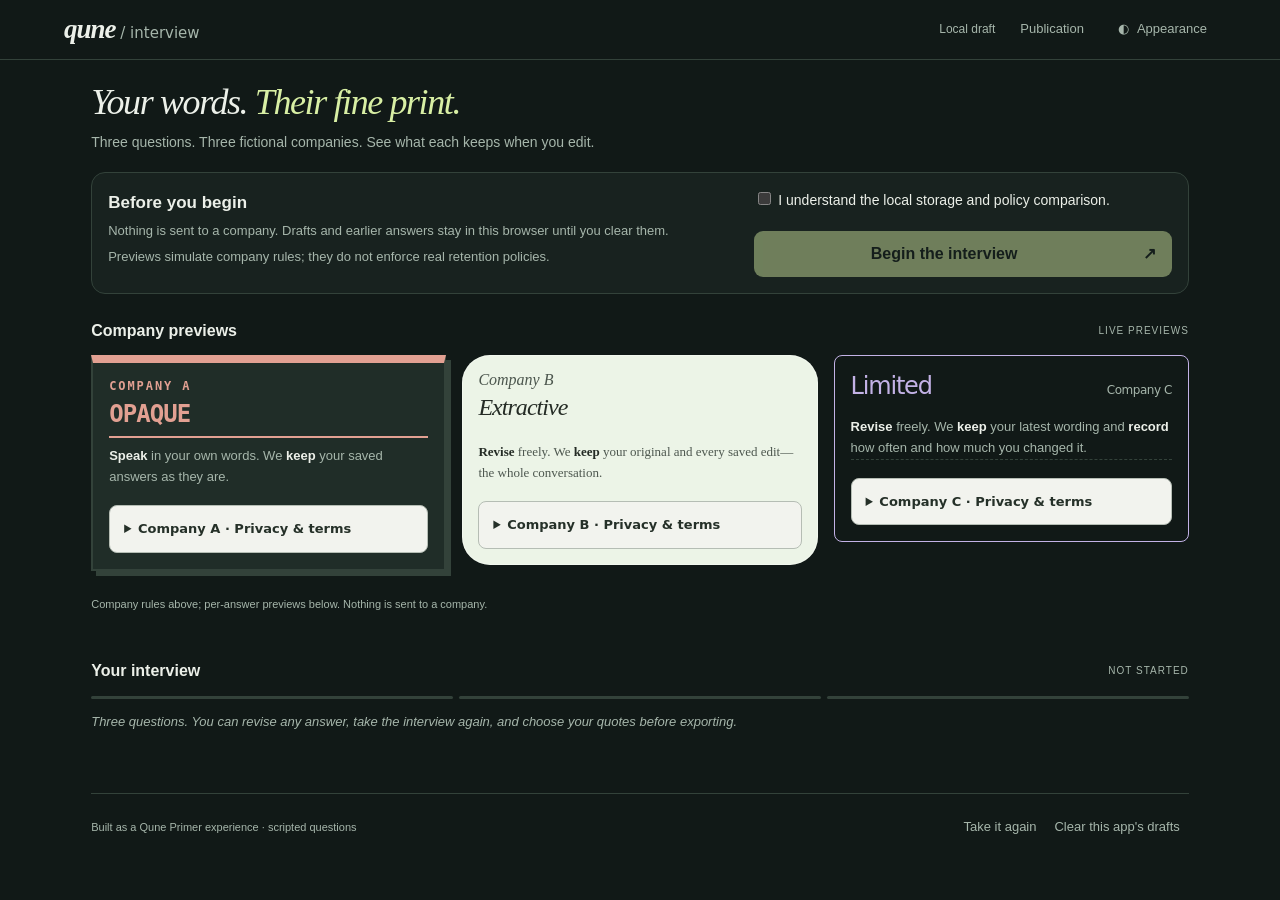
==== commit 828b2bab: "feat: show company receipts beside each interview answer" ====
--- a/43f421c2-dc61-4ea3-b7b5-28d73773af12/index.html
+++ b/43f421c2-dc61-4ea3-b7b5-28d73773af12/index.html
@@ -1,11 +1,11 @@
-<!doctype html><html lang="en"><head><meta charset="UTF-8"><meta name="referrer" content="no-referrer"><meta http-equiv="Content-Security-Policy" content="default-src 'self'; script-src 'self' 'wasm-unsafe-eval'; style-src 'self'; connect-src 'self'; img-src 'self' data:; base-uri 'none'; form-action 'none'"><meta name="viewport" content="width=device-width,initial-scale=1"><title>Qune interview · Your words, your say</title><link rel="stylesheet" href="/app.css?v=c1eac2477268ec67"><link rel="stylesheet" href="/text.css?v=c1eac2477268ec67"><link rel="stylesheet" href="/wordmark.css?v=c1eac2477268ec67"></head><body data-density="compact">
+<!doctype html><html lang="en"><head><meta charset="UTF-8"><meta name="referrer" content="no-referrer"><meta http-equiv="Content-Security-Policy" content="default-src 'self'; script-src 'self' 'wasm-unsafe-eval'; style-src 'self'; connect-src 'self'; img-src 'self' data:; base-uri 'none'; form-action 'none'"><meta name="viewport" content="width=device-width,initial-scale=1"><title>Qune interview · Your words, your say</title><link rel="stylesheet" href="/app.css?v=db34a3d597e21e06"><link rel="stylesheet" href="/text.css?v=db34a3d597e21e06"><link rel="stylesheet" href="/wordmark.css?v=db34a3d597e21e06"></head><body data-density="compact">
 <header><a class="brand q-ux-text qune-wordmark" href="/">qune<span class="qune-wordmark-context"> / interview</span></a><div class="header-actions"><span id="saved">Local draft</span><button id="publish" class="quiet">Publication</button><button id="theme" class="quiet" popovertarget="theme-panel" aria-label="Appearance and themes" aria-expanded="false" title="Appearance and themes">◐ <span>Appearance</span></button></div></header>
 <aside id="theme-panel" popover aria-label="Appearance and themes" data-role="theme-controls"><div class="theme-panel-heading"><div><h2>Make it yours.</h2><p>Change the feel. Keep your words.</p></div><button class="quiet" popovertarget="theme-panel" popovertargetaction="hide" aria-label="Close appearance settings">×</button></div><fieldset class="appearance-mode"><legend>Appearance</legend><label><input type="radio" name="appearance" value="dark" checked> ◐ Dark</label><label><input type="radio" name="appearance" value="light"> ☀ Light</label></fieldset><div id="theme-controls"></div><div class="theme-preview"><span>LIVE PREVIEW</span><p data-provides="text">A particular point of view.</p></div><details class="theme-info" data-role="legibility-tos"><summary>About Hradtoraed</summary><p>Rearranges displayed letters only. Your original answers and exports stay unchanged. Privacy terms are excluded.</p><p>Posited; author approval pending. <a href="https://hradtoraed.com" rel="noreferrer">Provenance</a>.</p></details></aside>
 <main><section class="intro"><div><h1>Your words. <em>Their fine print.</em></h1><p>Three questions. Three fictional companies. See what each keeps when you edit.</p></div></section>
 <div id="notice" role="status" aria-live="polite"></div>
 <section id="terms" class="terms" data-role="terms"><div><div class="eyebrow">BEFORE WE BEGIN</div><h2>Before you begin</h2><p>Nothing is sent to a company. Drafts and earlier answers stay in this browser until you clear them.</p><p>Previews simulate company rules; they do not enforce real retention policies.</p></div><div class="terms-actions"><label><input type="checkbox" id="agree"> I understand the local storage and policy comparison.</label><button id="begin" class="primary" disabled>Begin the interview <span>↗</span></button></div></section>
-<section class="workspace"><aside class="policies"><div class="section-heading"><h2>Company previews</h2><span>LIVE PREVIEWS</span></div><div id="cards"></div><p class="footnote">Previews update when you save. No background sharing.</p></aside><section class="conversation"><div class="section-heading"><h2>Your interview</h2><span id="take">NOT STARTED</span></div><select id="take-picker" aria-label="Select saved interview take" hidden></select><div id="progress"></div><div id="questions"></div><div id="interview-actions"></div></section></section>
+<section class="workspace"><aside class="policies"><div class="section-heading"><h2>Company previews</h2><span>LIVE PREVIEWS</span></div><div id="cards"></div><p class="footnote">Company rules above; per-answer previews below. Nothing is sent to a company.</p></aside><section class="conversation"><div class="section-heading"><h2>Your interview</h2><span id="take">NOT STARTED</span></div><select id="take-picker" aria-label="Select saved interview take" hidden></select><div id="progress"></div><div id="questions"></div><div id="interview-actions"></div></section></section>
 <footer><span>Built as a Qune Primer experience · scripted questions</span><div><button id="retake" class="quiet">Take it again</button><button id="clear" class="quiet">Clear this app's drafts</button></div></footer></main>
 <dialog id="quotes"><div class="dialog-heading"><div class="eyebrow">YOUR WORDS, BEFORE THEY LEAVE</div><button class="quiet" id="close-quotes">Close ×</button></div><h2>Check your quotes.</h2><p>Choose exact excerpts yourself, or try sentence suggestions. Suggestions use a simple local heuristic, not AI. Approving a quote doesn't publish it.</p><div class="quote-tools"><button id="suggest">Suggest sentences</button><button disabled title="Requires an authorized Qune computation provider">Connect an agent · unavailable</button></div><div id="quote-options"></div><h3>Approved excerpts</h3><div id="approved"></div><label for="export-policy">Include a policy preview in your download</label><select id="export-policy"><option value="">Approved quotes only</option><option value="A">Company A — original answers before exit</option><option value="B">Company B — includes original and every edit</option><option value="C">Company C — current answers and edit counts</option></select><p class="footnote">A download is a local copy. Review it before sharing. Editing an answer removes its quote approvals.</p><button id="download" class="primary">Download reviewed selection ↓</button></dialog>
 <dialog id="publication"><div class="dialog-heading"><div class="eyebrow">PUBLISH THROUGH QUNEIC</div><button id="close-publication" class="quiet">Close ×</button></div><h2>Publish this Qune form.</h2><p>Proposed stable app address:</p><code id="publication-url"></code><p id="publication-state">Published as the Qune 0.3 interview surface through Quneic’s bounded release path. Responses stay in this browser; shared-runtime admission is not connected.</p><p>Quneic publishes the form definition. That must not publish participant drafts, response history or quotes. Those need their own explicit audience and release approval.</p><button disabled>Publish through Quneic · not connected</button></dialog>
-<script src="/app.js?v=c1eac2477268ec67" type="module"></script></body></html>
+<script src="/app.js?v=db34a3d597e21e06" type="module"></script></body></html>
--- a/app.css
+++ b/app.css
@@ -54,3 +54,18 @@
 body[data-density="compact"] footer{margin-top:22px;padding-top:12px}
 body[data-density="compact"] button{min-height:44px}
 @media(max-width:780px){body[data-density="compact"] .conversation{padding-left:0}body[data-density="compact"] h1{font-size:30px}}
+
+/* Policy introductions above the interview; consequences beside each answer. */
+.workspace{display:flex;flex-direction:column;gap:28px!important}
+#cards{display:grid;grid-template-columns:repeat(3,minmax(0,1fr));gap:16px;align-items:start}
+.conversation,body[data-density="compact"] .conversation{border-left:0;padding-left:0}
+.receipt-grid{display:grid;grid-template-columns:repeat(3,minmax(0,1fr));gap:12px;margin:16px 0 8px}
+.receipt{min-width:0;padding:16px;border:1px solid var(--line);border-radius:10px;background:var(--panel);color:var(--text)}
+.receipt h4{font-size:12px;margin:0 0 10px;color:var(--muted)}
+.receipt blockquote{margin:0;font:16px/1.6 Georgia,serif;white-space:pre-wrap;overflow-wrap:anywhere}
+.receipt p{overflow-wrap:anywhere;white-space:pre-wrap}.receipt-status,.receipt details{font-size:12px}
+.receipt[data-company="A"]{border-top:3px solid var(--a)}.receipt[data-company="B"]{border-top:3px solid var(--b)}.receipt[data-company="C"]{border-top:3px solid var(--c)}
+.question-preview{margin-top:24px}.answer{margin-left:0}
+body[data-density="compact"] .question{padding:24px 0}
+body[data-density="compact"] .question h3{margin-bottom:18px;font-size:19px}
+@media(max-width:640px){#cards{grid-template-columns:1fr}.receipt-grid{gap:6px}.receipt{padding:8px}.receipt h4{font-size:11px}.receipt blockquote{font-size:14px}}
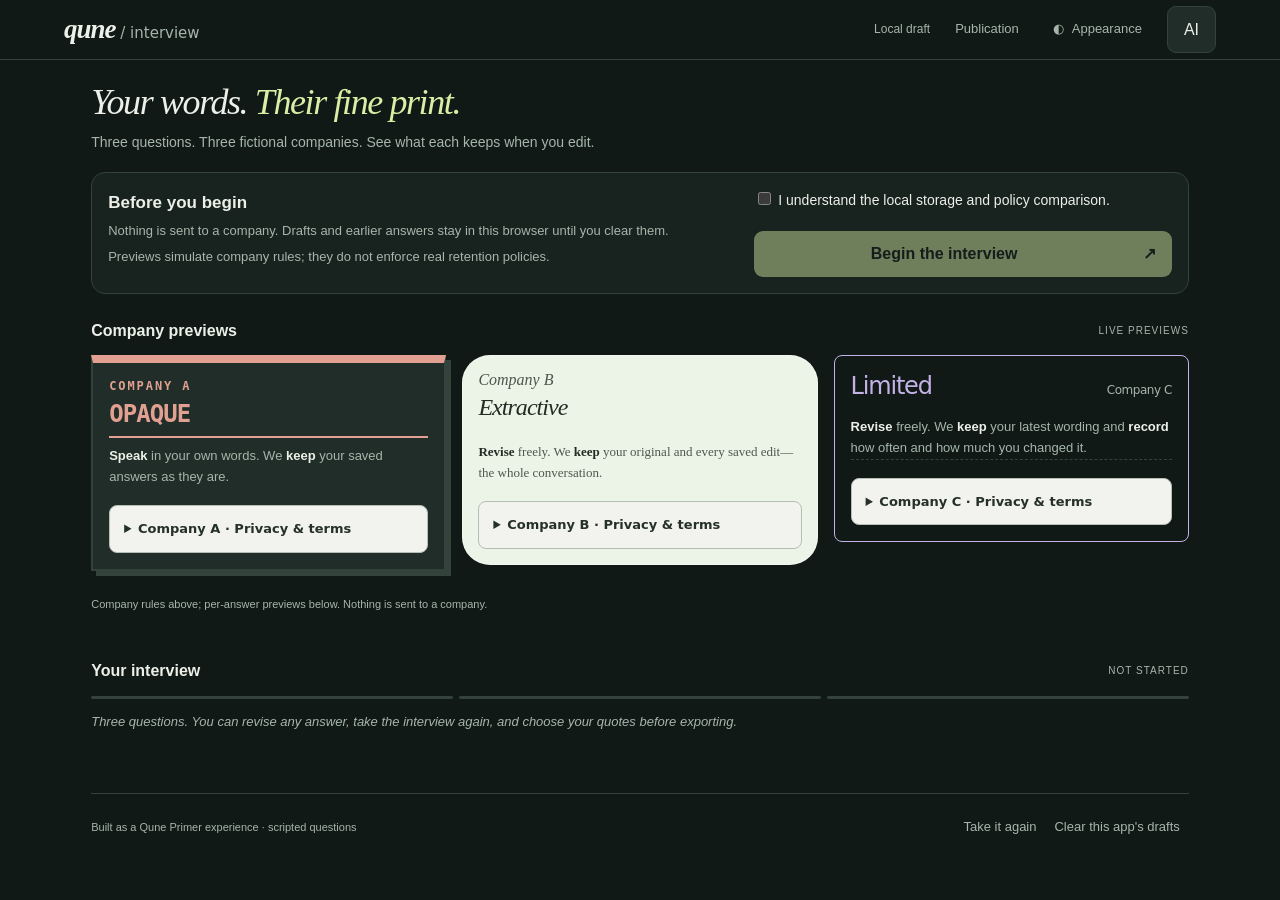
==== commit 83a9676f: "feat: shared BasicApp navigation and host-configured AI widget" ====
--- a/43f421c2-dc61-4ea3-b7b5-28d73773af12/index.html
+++ b/43f421c2-dc61-4ea3-b7b5-28d73773af12/index.html
@@ -1,11 +1,11 @@
-<!doctype html><html lang="en"><head><meta charset="UTF-8"><meta name="referrer" content="no-referrer"><meta http-equiv="Content-Security-Policy" content="default-src 'self'; script-src 'self' 'wasm-unsafe-eval'; style-src 'self'; connect-src 'self'; img-src 'self' data:; base-uri 'none'; form-action 'none'"><meta name="viewport" content="width=device-width,initial-scale=1"><title>Qune interview · Your words, your say</title><link rel="stylesheet" href="/app.css?v=db34a3d597e21e06"><link rel="stylesheet" href="/text.css?v=db34a3d597e21e06"><link rel="stylesheet" href="/wordmark.css?v=db34a3d597e21e06"></head><body data-density="compact">
+<!doctype html><html lang="en"><head><meta charset="UTF-8"><meta name="referrer" content="no-referrer"><meta http-equiv="Content-Security-Policy" content="default-src 'self'; script-src 'self' 'wasm-unsafe-eval'; style-src 'self'; connect-src 'self'; img-src 'self' data:; base-uri 'none'; form-action 'none'"><meta name="viewport" content="width=device-width,initial-scale=1"><title>Qune interview · Your words, your say</title><link rel="stylesheet" href="/app.css?v=23d17983c1a87e0b"><link rel="stylesheet" href="/text.css?v=23d17983c1a87e0b"><link rel="stylesheet" href="/wordmark.css?v=23d17983c1a87e0b"><link rel="stylesheet" href="/chatbot.css?v=23d17983c1a87e0b"></head><body data-density="compact">
 <header><a class="brand q-ux-text qune-wordmark" href="/">qune<span class="qune-wordmark-context"> / interview</span></a><div class="header-actions"><span id="saved">Local draft</span><button id="publish" class="quiet">Publication</button><button id="theme" class="quiet" popovertarget="theme-panel" aria-label="Appearance and themes" aria-expanded="false" title="Appearance and themes">◐ <span>Appearance</span></button></div></header>
 <aside id="theme-panel" popover aria-label="Appearance and themes" data-role="theme-controls"><div class="theme-panel-heading"><div><h2>Make it yours.</h2><p>Change the feel. Keep your words.</p></div><button class="quiet" popovertarget="theme-panel" popovertargetaction="hide" aria-label="Close appearance settings">×</button></div><fieldset class="appearance-mode"><legend>Appearance</legend><label><input type="radio" name="appearance" value="dark" checked> ◐ Dark</label><label><input type="radio" name="appearance" value="light"> ☀ Light</label></fieldset><div id="theme-controls"></div><div class="theme-preview"><span>LIVE PREVIEW</span><p data-provides="text">A particular point of view.</p></div><details class="theme-info" data-role="legibility-tos"><summary>About Hradtoraed</summary><p>Rearranges displayed letters only. Your original answers and exports stay unchanged. Privacy terms are excluded.</p><p>Posited; author approval pending. <a href="https://hradtoraed.com" rel="noreferrer">Provenance</a>.</p></details></aside>
-<main><section class="intro"><div><h1>Your words. <em>Their fine print.</em></h1><p>Three questions. Three fictional companies. See what each keeps when you edit.</p></div></section>
+<aside id="ai-panel" popover aria-label="AI conversation"></aside><main><section class="intro"><div><h1>Your words. <em>Their fine print.</em></h1><p>Three questions. Three fictional companies. See what each keeps when you edit.</p></div></section>
 <div id="notice" role="status" aria-live="polite"></div>
 <section id="terms" class="terms" data-role="terms"><div><div class="eyebrow">BEFORE WE BEGIN</div><h2>Before you begin</h2><p>Nothing is sent to a company. Drafts and earlier answers stay in this browser until you clear them.</p><p>Previews simulate company rules; they do not enforce real retention policies.</p></div><div class="terms-actions"><label><input type="checkbox" id="agree"> I understand the local storage and policy comparison.</label><button id="begin" class="primary" disabled>Begin the interview <span>↗</span></button></div></section>
 <section class="workspace"><aside class="policies"><div class="section-heading"><h2>Company previews</h2><span>LIVE PREVIEWS</span></div><div id="cards"></div><p class="footnote">Company rules above; per-answer previews below. Nothing is sent to a company.</p></aside><section class="conversation"><div class="section-heading"><h2>Your interview</h2><span id="take">NOT STARTED</span></div><select id="take-picker" aria-label="Select saved interview take" hidden></select><div id="progress"></div><div id="questions"></div><div id="interview-actions"></div></section></section>
 <footer><span>Built as a Qune Primer experience · scripted questions</span><div><button id="retake" class="quiet">Take it again</button><button id="clear" class="quiet">Clear this app's drafts</button></div></footer></main>
 <dialog id="quotes"><div class="dialog-heading"><div class="eyebrow">YOUR WORDS, BEFORE THEY LEAVE</div><button class="quiet" id="close-quotes">Close ×</button></div><h2>Check your quotes.</h2><p>Choose exact excerpts yourself, or try sentence suggestions. Suggestions use a simple local heuristic, not AI. Approving a quote doesn't publish it.</p><div class="quote-tools"><button id="suggest">Suggest sentences</button><button disabled title="Requires an authorized Qune computation provider">Connect an agent · unavailable</button></div><div id="quote-options"></div><h3>Approved excerpts</h3><div id="approved"></div><label for="export-policy">Include a policy preview in your download</label><select id="export-policy"><option value="">Approved quotes only</option><option value="A">Company A — original answers before exit</option><option value="B">Company B — includes original and every edit</option><option value="C">Company C — current answers and edit counts</option></select><p class="footnote">A download is a local copy. Review it before sharing. Editing an answer removes its quote approvals.</p><button id="download" class="primary">Download reviewed selection ↓</button></dialog>
 <dialog id="publication"><div class="dialog-heading"><div class="eyebrow">PUBLISH THROUGH QUNEIC</div><button id="close-publication" class="quiet">Close ×</button></div><h2>Publish this Qune form.</h2><p>Proposed stable app address:</p><code id="publication-url"></code><p id="publication-state">Published as the Qune 0.3 interview surface through Quneic’s bounded release path. Responses stay in this browser; shared-runtime admission is not connected.</p><p>Quneic publishes the form definition. That must not publish participant drafts, response history or quotes. Those need their own explicit audience and release approval.</p><button disabled>Publish through Quneic · not connected</button></dialog>
-<script src="/app.js?v=db34a3d597e21e06" type="module"></script></body></html>
+<script src="/app.js?v=23d17983c1a87e0b" type="module"></script><script type="module" src="/shell.js?v=23d17983c1a87e0b"></script></body></html>
--- a/app.css
+++ b/app.css
@@ -69,3 +69,5 @@
 body[data-density="compact"] .question{padding:24px 0}
 body[data-density="compact"] .question h3{margin-bottom:18px;font-size:19px}
 @media(max-width:640px){#cards{grid-template-columns:1fr}.receipt-grid{gap:6px}.receipt{padding:8px}.receipt h4{font-size:11px}.receipt blockquote{font-size:14px}}
+
+#ai-panel{position:fixed;inset:76px 20px auto auto;margin:0;width:440px;max-width:calc(100vw - 24px);max-height:calc(100dvh - 100px);overflow:auto;border:1px solid var(--line);border-radius:16px;box-shadow:0 16px 60px #0005}
--- a/chatbot.css
+++ b/chatbot.css
@@ -0,0 +1 @@
+.q-chatbot{color:var(--text,#202820);background:var(--panel,#fff);padding:20px}.q-chatbot h2{margin:0;font-size:22px}.q-chatbot p{white-space:pre-wrap;overflow-wrap:anywhere}.q-chatbot select,.q-chatbot textarea{width:100%;margin:8px 0}.q-chatbot textarea{min-height:100px}.chat-messages{max-height:40vh;overflow:auto}.chat-messages article{padding:12px 0;border-bottom:1px solid var(--line,#ccc)}.chat-actions{display:flex;flex-wrap:wrap;gap:8px}.chat-actions button{min-height:44px}
